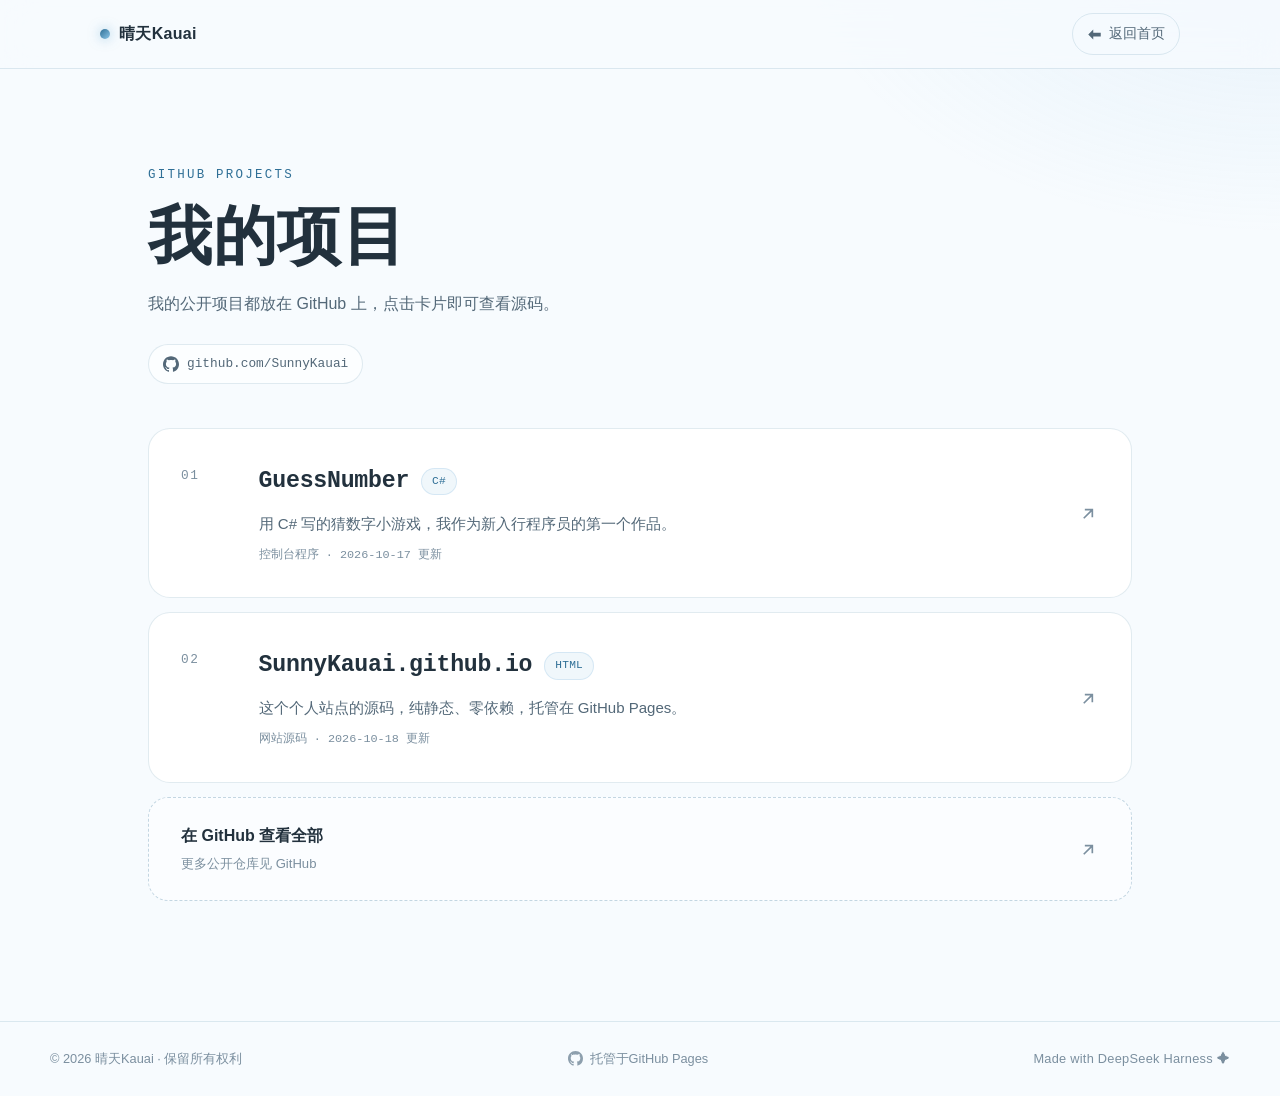
==== projects.html @ 85cf31f5 "重构网站 旧文件保留在legacy分支" ====
<!DOCTYPE html>
<html lang="zh-CN">
<head>
  <meta charset="UTF-8">
  <meta name="viewport" content="width=device-width, initial-scale=1.0">
  <title>我的项目 · 晴天Kauai个人站点</title>
  <meta name="description" content="晴天Kauai 在 GitHub 上的公开项目。">
  <meta name="author" content="晴天Kauai">
  <meta name="theme-color" content="#f7fbfe">
  <link rel="canonical" href="https://www.linzms.com/projects.html">

  <meta property="og:type" content="website">
  <meta property="og:site_name" content="晴天Kauai个人站点">
  <meta property="og:title" content="我的项目 · 晴天Kauai个人站点">
  <meta property="og:description" content="晴天Kauai 在 GitHub 上的公开项目。">
  <meta property="og:url" content="https://www.linzms.com/projects.html">
  <meta property="og:image" content="https://www.linzms.com/assets/img/og-cover.jpg">
  <meta name="twitter:card" content="summary_large_image">

  <link rel="icon" type="image/png" href="assets/img/favicon.png">
  <link rel="apple-touch-icon" href="assets/img/apple-touch-icon.png">
  <link rel="stylesheet" href="assets/css/style.css">
  <script>document.documentElement.classList.add('js');</script>
</head>
<body class="page-projects">

  <a class="skip-link" href="#projects">跳到项目列表</a>

  <header class="topbar">
    <div class="topbar-inner">
      <a class="brand" href="index.html">
        <span class="logo-dot" aria-hidden="true"></span>
        <span>晴天Kauai</span>
      </a>
      <a class="back-home" href="index.html">
        <svg viewBox="0 0 24 24" fill="currentColor" aria-hidden="true"><path d="M10 4 2 12l8 8v-5h12v-6H10V4Z"></path></svg>
        返回首页
      </a>
    </div>
  </header>

  <main id="projects">
    <div class="wrap">

      <section class="projects-head">
        <p class="eyebrow">GitHub Projects</p>
        <h1>我的项目</h1>
        <p class="projects-lead">我的公开项目都放在 GitHub 上，点击卡片即可查看源码。</p>
        <a class="gh-profile" href="https://github.com/SunnyKauai" target="_blank" rel="noopener noreferrer">
          <svg viewBox="0 0 24 24" fill="currentColor" aria-hidden="true"><path d="M12 .297c-6.63 0-12 5.373-12 12 0 5.303 3.438 9.8 8.205 11.385.6.113.82-.258.82-.577 0-.285-.01-1.04-.015-2.04-3.338.724-4.042-1.61-4.042-1.61C4.422 18.07 3.633 17.7 3.633 17.7c-1.087-.744.084-.729.084-.729 1.205.084 1.838 1.236 1.838 1.236 1.07 1.835 2.809 1.305 3.495.998.108-.776.417-1.305.76-1.605-2.665-.3-5.466-1.332-5.466-5.93 0-1.31.465-2.38 1.235-3.22-.135-.303-.54-1.523.105-3.176 0 0 1.005-.322 3.3 1.23.96-.267 1.98-.399 3-.405 1.02.006 2.04.138 3 .405 2.28-1.552 3.285-1.23 3.285-1.23.645 1.653.24 2.873.12 3.176.765.84 1.23 1.91 1.23 3.22 0 4.61-2.805 5.625-5.475 5.92.42.36.81 1.096.81 2.22 0 1.606-.015 2.896-.015 3.286 0 .315.21.69.825.57C20.565 22.092 24 17.592 24 12.297c0-6.627-5.373-12-12-12"></path></svg>
          github.com/SunnyKauai
        </a>
      </section>

      <section class="projects-list" aria-label="项目列表">

        <a class="project reveal" style="--d:.04s" href="https://github.com/SunnyKauai/GuessNumber" target="_blank" rel="noopener noreferrer">
          <span class="project-no">01</span>
          <span class="project-main">
            <span class="project-head">
              <span class="project-name">GuessNumber</span>
              <span class="tag tag-lang">C#</span>
            </span>
            <span class="project-desc">用 C# 写的猜数字小游戏，我作为新入行程序员的第一个作品。</span>
            <span class="project-meta">控制台程序 · 2026-10-17 更新</span>
          </span>
          <span class="project-arrow" aria-hidden="true">
            <svg viewBox="0 0 24 24" fill="currentColor"><path d="M7 7h10v10h-2V10.4L6.4 19 5 17.6 13.6 9H7V7Z"></path></svg>
          </span>
        </a>

        <a class="project reveal" style="--d:.10s" href="https://github.com/SunnyKauai/SunnyKauai.github.io" target="_blank" rel="noopener noreferrer">
          <span class="project-no">02</span>
          <span class="project-main">
            <span class="project-head">
              <span class="project-name">SunnyKauai.github.io</span>
              <span class="tag tag-lang">HTML</span>
            </span>
            <span class="project-desc">这个个人站点的源码，纯静态、零依赖，托管在 GitHub Pages。</span>
            <span class="project-meta">网站源码 · 2026-10-18 更新</span>
          </span>
          <span class="project-arrow" aria-hidden="true">
            <svg viewBox="0 0 24 24" fill="currentColor"><path d="M7 7h10v10h-2V10.4L6.4 19 5 17.6 13.6 9H7V7Z"></path></svg>
          </span>
        </a>

        <a class="more-card reveal" style="--d:.16s" href="https://github.com/SunnyKauai?tab=repositories" target="_blank" rel="noopener noreferrer">
          <span>
            <span class="more-title">在 GitHub 查看全部</span>
            <span class="more-sub">更多公开仓库见 GitHub</span>
          </span>
          <span class="more-arrow" aria-hidden="true">
            <svg viewBox="0 0 24 24" fill="currentColor"><path d="M7 7h10v10h-2V10.4L6.4 19 5 17.6 13.6 9H7V7Z"></path></svg>
          </span>
        </a>

      </section>

    </div>
  </main>

  <footer class="foot">
    <div class="foot-inner">
      <span class="foot-copy">© <span data-year>2026</span> 晴天Kauai · 保留所有权利</span>
      <span class="foot-host">
        <svg viewBox="0 0 16 16" aria-hidden="true"><path d="M8 0C3.58 0 0 3.58 0 8c0 3.54 2.29 6.53 5.47 7.59.4.07.55-.17.55-.38 0-.19-.01-.82-.01-1.49-2.01.37-2.53-.49-2.69-.94-.09-.23-.48-.94-.82-1.13-.28-.15-.68-.52-.01-.53.63-.01 1.08.58 1.23.82.72 1.21 1.87.87 2.33.66.07-.52.28-.87.51-1.07-1.78-.2-3.65-.89-3.65-3.95 0-.87.31-1.59.82-2.15-.08-.2-.36-1.02.08-2.12 0 0 .67-.21 2.2.82a7.4 7.4 0 0 1 4 0c1.53-1.04 2.2-.82 2.2-.82.44 1.1.16 1.92.08 2.12.51.56.82 1.27.82 2.15 0 3.07-1.87 3.75-3.65 3.95.29.25.54.73.54 1.48 0 1.07-.01 1.93-.01 2.2 0 .21.15.46.55.38A8.01 8.01 0 0 0 16 8c0-4.42-3.58-8-8-8Z" fill="currentColor"></path></svg>
        托管于GitHub Pages
      </span>
      <span class="foot-made">Made with DeepSeek Harness ✦</span>
    </div>
  </footer>

  <script src="assets/js/main.js" defer></script>
</body>
</html>
---- assets/css/style.css ----
/* ============================================================
   晴天Kauai个人站点
   - 浅色冰蓝视觉，欢迎页使用纯 CSS 渐变
   - 固定顶部栏 + 文字索引
   - 单页三段：欢迎 / 个人介绍 / 联系我
   - 独立项目页：projects.html
   ============================================================ */

/* ---------- 1. 设计变量 ---------- */
:root {
  --paper: #f7fbfe;
  --surface: #ffffff;
  --surface-strong: #ffffff;
  --ink: #22313d;
  --ink-2: #536878;
  --ink-3: #7b8f9f;
  --blue: #5aa2d0;
  --blue-deep: #2f6f96;
  --blue-2: #8cc6e8;
  --blue-soft: rgba(90, 162, 208, .13);
  --line: rgba(47, 111, 150, .14);
  --line-strong: rgba(47, 111, 150, .26);

  --font-sans: -apple-system, BlinkMacSystemFont, "Segoe UI", "PingFang SC",
    "Hiragino Sans GB", "Microsoft YaHei", "Noto Sans SC", sans-serif;
  --font-mono: ui-monospace, "SF Mono", "Cascadia Mono", "JetBrains Mono",
    Consolas, Menlo, monospace;

  --ease: cubic-bezier(.4, 0, .2, 1);
  --page-x: clamp(20px, 5vw, 48px);
}

/* ---------- 2. 基础 ---------- */
*,
*::before,
*::after {
  box-sizing: border-box;
  margin: 0;
  padding: 0;
}

html {
  scroll-behavior: smooth;
  background: var(--paper);
  -webkit-text-size-adjust: 100%;
}

body {
  min-height: 100%;
  font-family: var(--font-sans);
  font-size: 16px;
  line-height: 1.75;
  color: var(--ink);
  background: var(--paper);
  -webkit-font-smoothing: antialiased;
  -moz-osx-font-smoothing: grayscale;
  overflow-x: hidden;
  text-rendering: optimizeLegibility;
  animation: page-in .5s ease-out both;
}

::selection {
  color: var(--ink);
  background: rgba(140, 198, 232, .32);
}

img,
picture,
svg {
  display: block;
  max-width: 100%;
}

a {
  color: inherit;
}

button,
input,
textarea,
select {
  font: inherit;
}

:focus-visible {
  outline: 2px solid var(--blue);
  outline-offset: 3px;
  border-radius: 6px;
}

.skip-link {
  position: fixed;
  top: 12px;
  left: 12px;
  z-index: 200;
  padding: 10px 16px;
  border-radius: 10px;
  background: var(--ink);
  color: var(--paper);
  font-size: .85rem;
  text-decoration: none;
  transform: translateY(-160%);
  transition: transform .5s var(--ease);
}

.skip-link:focus-visible {
  transform: translateY(0);
  outline-color: var(--blue-2);
}

.wrap {
  width: min(1180px, calc(100% - var(--page-x) * 2));
  margin-inline: auto;
}

.section {
  position: relative;
  padding: clamp(76px, 11vw, 132px) 0;
  scroll-margin-top: 78px;
}

/* ---------- 3. 页面淡入淡出 ---------- */
@keyframes page-in {
  from { opacity: 0; }
  to   { opacity: 1; }
}

.page-curtain {
  position: fixed;
  inset: 0;
  z-index: 9999;
  background: var(--paper);
  opacity: 0;
  pointer-events: none;
  transition: opacity .5s ease-out;
}

.page-curtain.is-active {
  opacity: 1;
}

/* ---------- 4. 顶部栏与文字索引 ---------- */
.nav {
  position: fixed;
  top: 0;
  left: 0;
  right: 0;
  z-index: 100;
  display: flex;
  align-items: center;
  justify-content: space-between;
  height: 64px;
  padding: 0 clamp(18px, 4vw, 32px);
  border-bottom: 1px solid transparent;
  background: rgba(247, 251, 254, .78);
  -webkit-backdrop-filter: blur(16px) saturate(130%);
  backdrop-filter: blur(16px) saturate(130%);
  transition:
    background .5s var(--ease),
    border-color .5s var(--ease),
    box-shadow .5s var(--ease);
}

.nav.scrolled {
  border-bottom-color: var(--line);
  background: rgba(247, 251, 254, .92);
  box-shadow: 0 12px 30px -24px rgba(40, 90, 125, .5);
}

.nav-logo {
  display: inline-flex;
  align-items: center;
  gap: 9px;
  color: var(--ink);
  font-size: 1rem;
  font-weight: 700;
  letter-spacing: .03em;
  text-decoration: none;
}

.logo-dot {
  width: 10px;
  height: 10px;
  border-radius: 50%;
  background: linear-gradient(135deg, var(--blue-deep), var(--blue-2));
  box-shadow: 0 0 12px rgba(90, 162, 208, .55);
}

.nav-links {
  display: flex;
  align-items: center;
  gap: clamp(14px, 2.4vw, 28px);
}

.nav-links a {
  position: relative;
  padding: 6px 1px;
  color: var(--ink-2);
  font-size: .9rem;
  text-decoration: none;
  transition: color .5s var(--ease);
}

.nav-links a::after {
  content: "";
  position: absolute;
  left: 0;
  bottom: 0;
  width: 100%;
  height: 2px;
  border-radius: 2px;
  background: var(--blue-deep);
  transform: scaleX(0);
  transform-origin: left;
  transition: transform .5s var(--ease);
}

.nav-links a:hover,
.nav-links a.is-active {
  color: var(--blue-deep);
}

.nav-links a:hover::after,
.nav-links a.is-active::after {
  transform: scaleX(1);
}

/* ---------- 5. 欢迎页面 ---------- */
.hero {
  position: relative;
  display: flex;
  align-items: center;
  min-height: 100vh;
  min-height: 100svh;
  padding: clamp(112px, 15vh, 160px) 0 clamp(100px, 14vh, 140px);
  overflow: hidden;
  background:
    radial-gradient(46rem 36rem at 82% 8%, rgba(140, 198, 232, .38), transparent 62%),
    radial-gradient(38rem 30rem at 5% 92%, rgba(90, 162, 208, .20), transparent 60%),
    var(--paper);
}

.container {
  width: min(960px, calc(100% - var(--page-x) * 2));
  margin-inline: auto;
}

.hero-inner {
  position: relative;
  z-index: 1;
}

.avatar {
  position: relative;
  width: 118px;
  height: 118px;
  margin-bottom: 32px;
}

.avatar img {
  width: 100%;
  height: 100%;
  object-fit: cover;
  border-radius: 50%;
  box-shadow:
    0 0 0 5px rgba(255, 255, 255, .9),
    0 0 0 6px var(--line),
    0 20px 40px -20px rgba(40, 90, 125, .45);
  animation: avatar-float 9s ease-in-out infinite;
}

.avatar .ring {
  position: absolute;
  inset: -14px;
  border-radius: 50%;
  border: 1.5px dashed rgba(47, 111, 150, .32);
  pointer-events: none;
  animation: avatar-spin 48s linear infinite;
}

@keyframes avatar-float {
  0%, 100% { transform: translateY(0); }
  50%      { transform: translateY(-8px); }
}

@keyframes avatar-spin {
  to { transform: rotate(360deg); }
}

.hero-title {
  font-size: clamp(2.2rem, 5.4vw, 3.75rem);
  font-weight: 900;
  line-height: 1.16;
  letter-spacing: .005em;
  color: var(--ink);
}

.hero-title-accent {
  color: transparent;
  background: linear-gradient(100deg, #2f6f96 0%, #8cc6e8 52%, #4f93c4 100%);
  -webkit-background-clip: text;
  background-clip: text;
}

.hero-title-rest {
  display: inline;
}

.code-typing {
  display: flex;
  align-items: center;
  gap: 10px;
  width: min(620px, 100%);
  min-height: 2.8em;
  margin-top: 24px;
  padding: 9px 16px;
  border: 1px solid var(--line);
  border-left: 3px solid var(--blue-deep);
  border-radius: 10px;
  background: rgba(255, 255, 255, .58);
  font-family: var(--font-mono);
  font-size: clamp(.9rem, 1.25vw, 1rem);
  line-height: 1.6;
  color: var(--ink-2);
}

.code-prompt {
  flex: none;
  color: var(--blue-deep);
  font-weight: 700;
}

.code-text {
  overflow-wrap: anywhere;
  white-space: pre-wrap;
}

.caret {
  flex: none;
  width: 7px;
  height: 1.05em;
  border-radius: 1px;
  background: var(--blue-deep);
  animation: caret-blink .5s steps(1) infinite;
}

@keyframes caret-blink {
  50% { opacity: 0; }
}

.hero-sub {
  max-width: 620px;
  margin-top: 20px;
  padding-left: 18px;
  border-left: 3px solid rgba(90, 162, 208, .35);
  font-size: clamp(.96rem, 1.3vw, 1.05rem);
  line-height: 2;
  color: var(--ink-2);
  text-wrap: pretty;
}

html:not(.js) .code-typing {
  display: none;
}

.scroll-cue {
  position: absolute;
  left: 50%;
  bottom: clamp(22px, 4.5vh, 38px);
  z-index: 1;
  width: 16px;
  height: 16px;
  color: var(--blue-deep);
  opacity: .28;
  transform: translateX(-50%);
  pointer-events: none;
  animation: cue-float 5s ease-in-out infinite;
}

.scroll-cue svg {
  width: 100%;
  height: 100%;
}

@keyframes cue-float {
  0%, 100% { transform: translate(-50%, 0); opacity: .22; }
  50%      { transform: translate(-50%, 8px); opacity: .40; }
}

/* ---------- 6. 区块标题 ---------- */
.sec-head {
  display: flex;
  align-items: baseline;
  gap: 16px;
  margin-bottom: clamp(30px, 4.5vw, 54px);
}

.sec-head::after {
  content: "";
  flex: 1;
  height: 1px;
  transform: translateY(-.35em);
  background: linear-gradient(90deg, var(--line-strong), transparent);
}

.sec-index {
  font-family: var(--font-mono);
  font-size: .82rem;
  letter-spacing: .16em;
  color: var(--blue-deep);
}

.sec-head h2 {
  font-size: clamp(1.8rem, 4vw, 2.8rem);
  font-weight: 800;
  line-height: 1.15;
  letter-spacing: .02em;
  color: var(--ink);
}

/* ---------- 7. 个人介绍 ---------- */
.intro {
  background:
    radial-gradient(52rem 34rem at 92% 0%, rgba(140, 198, 232, .20), transparent 62%),
    var(--paper);
}

.tiles {
  display: grid;
  grid-template-columns: repeat(4, minmax(0, 1fr));
  gap: clamp(12px, 1.6vw, 20px);
}

.tile {
  --tint: var(--blue-deep);
  --tint-soft: var(--blue-soft);
  position: relative;
  isolation: isolate;
  display: flex;
  flex-direction: column;
  min-height: clamp(340px, 36vw, 450px);
  padding: clamp(22px, 2.2vw, 28px);
  border: 1px solid var(--line);
  border-radius: 24px;
  background:
    linear-gradient(180deg, var(--tint-soft) 0%, rgba(255, 255, 255, 0) 42%),
    var(--surface);
  color: inherit;
  text-decoration: none;
  overflow: hidden;
  transition:
    transform .5s var(--ease),
    box-shadow .5s var(--ease),
    border-color .5s var(--ease),
    background .5s var(--ease),
    opacity .5s ease-out;
}

.tile::after {
  content: "";
  position: absolute;
  left: -30%;
  right: -30%;
  bottom: -50%;
  z-index: -1;
  height: 75%;
  background: radial-gradient(ellipse at 50% 100%, var(--tint-soft), transparent 70%);
  opacity: 0;
  pointer-events: none;
  transition: opacity .5s var(--ease);
}

.tile-top {
  display: flex;
  align-items: flex-start;
  justify-content: space-between;
  gap: 12px;
}

.tile-no {
  font-family: var(--font-mono);
  font-size: .74rem;
  letter-spacing: .18em;
  color: var(--ink-3);
}

.tile-icon {
  display: grid;
  place-items: center;
  width: 44px;
  height: 44px;
  border-radius: 14px;
  color: var(--tint);
  background: var(--tint-soft);
  transition:
    transform .5s var(--ease),
    background .5s var(--ease),
    box-shadow .5s var(--ease);
}

.tile-icon svg {
  width: 22px;
  height: 22px;
  fill: currentColor;
}

.tile-body {
  padding-top: clamp(30px, 3.4vw, 46px);
}

.tile h3 {
  font-size: clamp(1.16rem, 1.45vw, 1.38rem);
  font-weight: 700;
  line-height: 1.4;
  letter-spacing: .01em;
  color: var(--ink);
  transition: color .5s var(--ease);
}

.tile p {
  margin-top: 10px;
  font-size: .94rem;
  line-height: 1.95;
  color: var(--ink-2);
  overflow-wrap: break-word;
  text-wrap: pretty;
  transition: color .5s var(--ease);
}

.nowrap {
  white-space: nowrap;
}

.tile-arrow {
  display: inline-flex;
  margin-top: 16px;
  color: var(--tint);
  opacity: .55;
  transition: transform .5s var(--ease), opacity .5s var(--ease);
}

.tile-arrow svg {
  width: 18px;
  height: 18px;
}

@media (hover: hover) and (pointer: fine) {
  .tiles:hover .tile:not(:hover) {
    opacity: .72;
  }

  .tile:hover {
    transform: translateY(-6px);
    border-color: rgba(47, 111, 150, .35);
    background: #fbfdff;
    box-shadow: 0 26px 50px -34px rgba(40, 90, 125, .32);
  }

  .tile:hover::after {
    opacity: 1;
  }

  .tile:hover .tile-icon {
    transform: translateY(-2px) scale(1.04);
    background: var(--surface-strong);
    box-shadow: 0 12px 24px -18px rgba(40, 90, 125, .4);
  }

  .tile:hover h3 {
    color: var(--tint);
  }

  .tile:hover p {
    color: var(--ink);
  }

  .tile-link:hover .tile-arrow {
    transform: translate(3px, -3px);
    opacity: 1;
  }
}

/* ---------- 8. 联系我 ---------- */
.contact {
  border-top: 1px solid rgba(47, 111, 150, .08);
  background:
    radial-gradient(60rem 40rem at 6% 0%, rgba(140, 198, 232, .26), transparent 58%),
    linear-gradient(180deg, #eef8ff 0%, #e2f2fc 100%);
}

.contact-grid {
  display: grid;
  grid-template-columns: repeat(2, minmax(0, 1fr));
  gap: clamp(12px, 1.6vw, 20px);
  max-width: 960px;
}

.contact-card {
  --brand: var(--blue-deep);
  --brand-soft: var(--blue-soft);
  position: relative;
  display: grid;
  grid-template-columns: auto 1fr;
  grid-template-rows: auto auto;
  column-gap: 18px;
  align-items: center;
  padding: 24px 26px;
  border: 1px solid var(--line);
  border-radius: 20px;
  background: var(--surface);
  color: inherit;
  text-decoration: none;
  overflow: hidden;
  transition:
    transform .5s var(--ease),
    box-shadow .5s var(--ease),
    border-color .5s var(--ease),
    background .5s var(--ease);
}

.cc-icon {
  grid-row: 1 / span 2;
  display: grid;
  place-items: center;
  width: 52px;
  height: 52px;
  border-radius: 16px;
  color: var(--blue-deep);
  background: var(--blue-soft);
  transition:
    transform .5s var(--ease),
    background .5s var(--ease);
}

.cc-icon svg {
  width: 24px;
  height: 24px;
  fill: currentColor;
}

.cc-name {
  align-self: end;
  font-size: 1.06rem;
  font-weight: 700;
  line-height: 1.4;
}

.cc-handle {
  align-self: start;
  margin-top: 2px;
  font-family: var(--font-mono);
  font-size: .78rem;
  color: var(--ink-3);
}

.cc-arrow {
  position: absolute;
  top: 20px;
  right: 22px;
  color: var(--ink-3);
  opacity: .6;
  transition:
    transform .5s var(--ease),
    color .5s var(--ease),
    opacity .5s var(--ease);
}

.cc-arrow svg {
  width: 18px;
  height: 18px;
}

@media (hover: hover) and (pointer: fine) {
  .contact-card:hover {
    transform: translateY(-4px);
    border-color: rgba(47, 111, 150, .35);
    background: var(--brand-soft);
    box-shadow: 0 22px 42px -30px rgba(40, 90, 125, .35);
  }

  .contact-card:hover .cc-icon {
    transform: scale(1.04);
    background: var(--surface-strong);
  }

  .contact-card:hover .cc-arrow {
    color: var(--brand);
    opacity: 1;
    transform: translate(3px, -3px);
  }
}

/* ---------- 9. 页脚 ---------- */
.foot {
  padding: 26px 0;
  border-top: 1px solid var(--line);
  background: var(--paper);
}

.foot-inner {
  display: flex;
  flex-wrap: wrap;
  align-items: center;
  justify-content: space-between;
  gap: 10px 26px;
  width: min(1180px, calc(100% - var(--page-x) * 2));
  margin-inline: auto;
  color: var(--ink-3);
  font-size: .8rem;
}

.foot-host {
  display: inline-flex;
  align-items: center;
  gap: 7px;
}

.foot-host svg {
  width: 15px;
  height: 15px;
  opacity: .85;
}

.foot-made {
  letter-spacing: .02em;
}

/* ---------- 10. 项目页 ---------- */
.page-projects {
  background:
    radial-gradient(50rem 30rem at 100% -5%, rgba(140, 198, 232, .16), transparent 60%),
    var(--paper);
}

.topbar {
  position: sticky;
  top: 0;
  z-index: 90;
  border-bottom: 1px solid var(--line);
  background: rgba(247, 251, 254, .82);
  -webkit-backdrop-filter: blur(16px) saturate(130%);
  backdrop-filter: blur(16px) saturate(130%);
}

.topbar-inner {
  display: flex;
  align-items: center;
  justify-content: space-between;
  gap: 20px;
  width: min(1080px, calc(100% - var(--page-x) * 2));
  height: 68px;
  margin-inline: auto;
}

.brand {
  display: inline-flex;
  align-items: center;
  gap: 9px;
  color: var(--ink);
  font-weight: 700;
  letter-spacing: .02em;
  text-decoration: none;
}

.back-home {
  display: inline-flex;
  align-items: center;
  gap: 7px;
  padding: 8px 14px;
  border: 1px solid var(--line);
  border-radius: 999px;
  color: var(--ink-2);
  font-size: .85rem;
  text-decoration: none;
  transition:
    color .5s var(--ease),
    border-color .5s var(--ease),
    background .5s var(--ease);
}

.back-home svg {
  width: 15px;
  height: 15px;
  transition: transform .5s var(--ease);
}

.back-home:hover {
  color: var(--ink);
  border-color: var(--blue-deep);
  background: var(--surface-strong);
}

.back-home:hover svg {
  transform: translateX(-2px);
}

.page-projects main {
  width: min(1080px, calc(100% - var(--page-x) * 2));
  margin-inline: auto;
}

.projects-head {
  padding: clamp(54px, 8vw, 96px) 0 clamp(28px, 4vw, 44px);
}

.eyebrow {
  margin-bottom: 14px;
  font-family: var(--font-mono);
  font-size: .78rem;
  letter-spacing: .18em;
  text-transform: uppercase;
  color: var(--blue-deep);
}

.projects-head h1 {
  font-size: clamp(2.4rem, 6vw, 4rem);
  font-weight: 900;
  line-height: 1.1;
  letter-spacing: .01em;
  color: var(--ink);
}

.projects-lead {
  max-width: 54ch;
  margin-top: 18px;
  font-size: 1rem;
  line-height: 1.9;
  color: var(--ink-2);
  text-wrap: pretty;
}

.gh-profile {
  display: inline-flex;
  align-items: center;
  gap: 8px;
  margin-top: 24px;
  padding: 8px 14px;
  border: 1px solid var(--line);
  border-radius: 999px;
  background: rgba(255, 255, 255, .66);
  color: var(--ink-2);
  font-family: var(--font-mono);
  font-size: .8rem;
  text-decoration: none;
  transition:
    color .5s var(--ease),
    border-color .5s var(--ease),
    background .5s var(--ease);
}

.gh-profile svg {
  width: 16px;
  height: 16px;
}

.gh-profile:hover {
  color: var(--blue-deep);
  border-color: var(--blue-deep);
  background: var(--surface-strong);
}

.projects-list {
  display: grid;
  gap: 14px;
  padding-bottom: clamp(70px, 10vw, 120px);
}

.project {
  position: relative;
  display: grid;
  grid-template-columns: 52px 1fr auto;
  gap: clamp(14px, 2vw, 26px);
  align-items: center;
  padding: clamp(22px, 3vw, 32px);
  border: 1px solid var(--line);
  border-radius: 22px;
  background: var(--surface);
  color: inherit;
  text-decoration: none;
  overflow: hidden;
  transition:
    transform .5s var(--ease),
    box-shadow .5s var(--ease),
    border-color .5s var(--ease),
    background .5s var(--ease);
}

.project::before {
  content: "";
  position: absolute;
  top: 0;
  bottom: 0;
  left: 0;
  width: 3px;
  background: var(--blue);
  transform: scaleY(0);
  transform-origin: top;
  transition: transform .5s var(--ease);
}

.project-no {
  align-self: start;
  padding-top: 4px;
  font-family: var(--font-mono);
  font-size: .8rem;
  letter-spacing: .12em;
  color: var(--ink-3);
}

.project-main {
  display: flex;
  flex-direction: column;
  min-width: 0;
}

.project-head {
  display: flex;
  flex-wrap: wrap;
  align-items: center;
  gap: 12px;
}

.project-name {
  font-family: var(--font-mono);
  font-size: clamp(1.15rem, 2.2vw, 1.45rem);
  font-weight: 700;
  letter-spacing: -.01em;
  overflow-wrap: anywhere;
}

.tag {
  display: inline-flex;
  align-items: center;
  padding: 3px 10px;
  border: 1px solid rgba(90, 162, 208, .18);
  border-radius: 999px;
  color: var(--blue-deep);
  background: rgba(90, 162, 208, .09);
  font-family: var(--font-mono);
  font-size: .7rem;
  letter-spacing: .02em;
}

.project-desc {
  display: block;
  margin-top: 8px;
  font-size: .94rem;
  line-height: 1.8;
  color: var(--ink-2);
  text-wrap: pretty;
}

.project-meta {
  display: block;
  margin-top: 8px;
  font-family: var(--font-mono);
  font-size: .74rem;
  color: var(--ink-3);
}

.project-arrow {
  color: var(--ink-3);
  transition: transform .5s var(--ease), color .5s var(--ease);
}

.project-arrow svg {
  width: 20px;
  height: 20px;
}

@media (hover: hover) and (pointer: fine) {
  .project:hover {
    transform: translateX(4px);
    border-color: rgba(47, 111, 150, .35);
    background: #fbfdff;
    box-shadow: 0 24px 44px -34px rgba(40, 90, 125, .32);
  }

  .project:hover::before {
    transform: scaleY(1);
  }

  .project:hover .project-arrow {
    color: var(--blue-deep);
    transform: translate(3px, -3px);
  }
}

.more-card {
  display: flex;
  align-items: center;
  justify-content: space-between;
  gap: 20px;
  padding: 24px clamp(22px, 3vw, 32px);
  border: 1px dashed rgba(47, 111, 150, .28);
  border-radius: 20px;
  background: rgba(255, 255, 255, .55);
  color: inherit;
  text-decoration: none;
  transition:
    transform .5s var(--ease),
    border-color .5s var(--ease),
    background .5s var(--ease);
}

.more-title {
  display: block;
  font-weight: 700;
}

.more-sub {
  display: block;
  margin-top: 3px;
  font-size: .82rem;
  color: var(--ink-3);
}

.more-arrow {
  color: var(--ink-3);
  transition: transform .5s var(--ease), color .5s var(--ease);
}

.more-arrow svg {
  width: 20px;
  height: 20px;
}

@media (hover: hover) and (pointer: fine) {
  .more-card:hover {
    transform: translateY(-2px);
    border-color: var(--blue-deep);
    background: var(--surface-strong);
  }

  .more-card:hover .more-arrow {
    color: var(--blue-deep);
    transform: translate(3px, -3px);
  }
}

/* ---------- 11. 滚入动画 ---------- */
.js .reveal {
  opacity: 0;
  translate: 0 18px;
}

.js .reveal.in {
  animation: reveal-in .5s ease-out both;
  animation-delay: var(--d, 0s);
}

@keyframes reveal-in {
  from {
    opacity: 0;
    translate: 0 18px;
  }
  to {
    opacity: 1;
    translate: 0 0;
  }
}

/* ---------- 12. 响应式 ---------- */
@media (max-width: 1080px) {
  .tiles {
    grid-template-columns: repeat(2, minmax(0, 1fr));
  }

  .tile {
    min-height: 330px;
  }

  .tile-body {
    padding-top: 32px;
  }
}

@media (max-width: 820px) {
  .contact-grid {
    grid-template-columns: 1fr;
    max-width: 640px;
  }

  .topbar-inner {
    height: 62px;
  }
}

@media (max-width: 680px) {
  .nav {
    height: 58px;
    padding: 0 16px;
  }

  .nav-links {
    gap: 12px;
  }

  .nav-links a {
    font-size: .82rem;
  }

  .logo-text {
    font-size: .95rem;
  }

  .hero {
    padding-top: 104px;
    padding-bottom: 104px;
  }

  .section {
    scroll-margin-top: 70px;
  }

  .avatar {
    width: 96px;
    height: 96px;
    margin-bottom: 26px;
  }

  .avatar .ring {
    inset: -12px;
  }

  .hero-title {
    font-size: clamp(2rem, 8.6vw, 2.7rem);
  }

  .code-typing {
    width: 100%;
    min-height: 2.8em;
    margin-top: 20px;
    padding: 8px 14px;
    font-size: .82rem;
    line-height: 1.6;
  }

  .hero-sub {
    margin-top: 16px;
    padding-left: 14px;
    font-size: .95rem;
    line-height: 1.95;
  }

  .scroll-cue {
    width: 14px;
    height: 14px;
    bottom: 18px;
  }

  .tiles {
    grid-template-columns: 1fr;
  }

  .tile {
    min-height: 0;
    padding: 24px;
    border-radius: 20px;
  }

  .tile-body {
    padding-top: 24px;
  }

  .contact-card {
    padding: 20px 22px;
  }

  .cc-arrow {
    top: 18px;
    right: 18px;
  }

  .foot-inner {
    flex-direction: column;
    align-items: center;
    gap: 8px;
    text-align: center;
  }

  .project {
    grid-template-columns: 34px 1fr;
    gap: 14px;
  }

  .project-arrow {
    display: none;
  }

  .project:hover {
    transform: translateY(-3px);
  }
}

@media (max-width: 430px) {
  .hero-title {
    font-size: 2rem;
  }

  .hero-title-rest {
    display: block;
  }

  .avatar {
    width: 88px;
    height: 88px;
  }

  .code-typing {
    font-size: .8rem;
    padding: 8px 12px;
  }

  .contact-card {
    column-gap: 14px;
  }

  .cc-icon {
    width: 46px;
    height: 46px;
    border-radius: 14px;
  }

  .cc-name {
    font-size: 1rem;
  }
}

/* ---------- 13. 减弱动态效果 ---------- */
@media (prefers-reduced-motion: reduce) {
  html {
    scroll-behavior: auto;
  }

  *,
  *::before,
  *::after {
    animation-duration: .01ms !important;
    animation-iteration-count: 1 !important;
    transition-duration: .01ms !important;
  }

  body {
    animation: none;
    transition: none;
  }

  .avatar img,
  .avatar .ring {
    animation: none;
  }

  .caret {
    animation: none;
  }

  .scroll-cue {
    animation: none;
  }

  .js .reveal {
    opacity: 1;
    translate: none;
  }
}
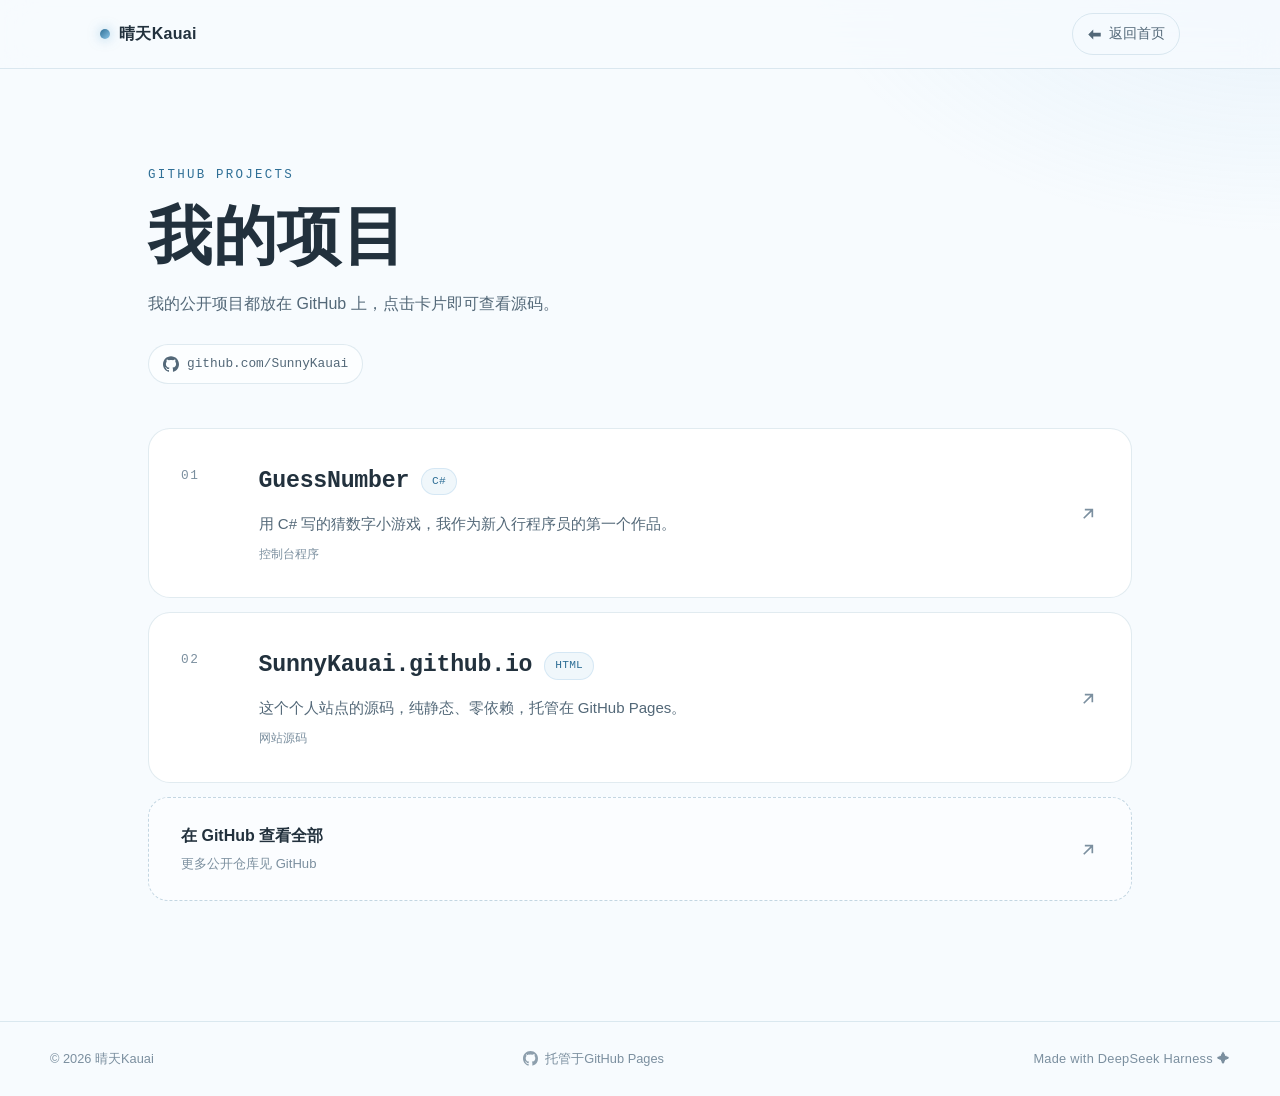
==== commit 88d8b90e: "Remove update dates from project metadata" ====
--- a/projects.html
+++ b/projects.html
@@ -62,7 +62,7 @@
               <span class="tag tag-lang">C#</span>
             </span>
             <span class="project-desc">用 C# 写的猜数字小游戏，我作为新入行程序员的第一个作品。</span>
-            <span class="project-meta">控制台程序 · 2026-10-17 更新</span>
+            <span class="project-meta">控制台程序</span>
           </span>
           <span class="project-arrow" aria-hidden="true">
             <svg viewBox="0 0 24 24" fill="currentColor"><path d="M7 7h10v10h-2V10.4L6.4 19 5 17.6 13.6 9H7V7Z"></path></svg>
@@ -77,7 +77,7 @@
               <span class="tag tag-lang">HTML</span>
             </span>
             <span class="project-desc">这个个人站点的源码，纯静态、零依赖，托管在 GitHub Pages。</span>
-            <span class="project-meta">网站源码 · 2026-10-18 更新</span>
+            <span class="project-meta">网站源码</span>
           </span>
           <span class="project-arrow" aria-hidden="true">
             <svg viewBox="0 0 24 24" fill="currentColor"><path d="M7 7h10v10h-2V10.4L6.4 19 5 17.6 13.6 9H7V7Z"></path></svg>
@@ -101,7 +101,7 @@
 
   <footer class="foot">
     <div class="foot-inner">
-      <span class="foot-copy">© <span data-year>2026</span> 晴天Kauai · 保留所有权利</span>
+      <span class="foot-copy">© <span data-year>2026</span> 晴天Kauai</span>
       <span class="foot-host">
         <svg viewBox="0 0 16 16" aria-hidden="true"><path d="M8 0C3.58 0 0 3.58 0 8c0 3.54 2.29 6.53 5.47 7.59.4.07.55-.17.55-.38 0-.19-.01-.82-.01-1.49-2.01.37-2.53-.49-2.69-.94-.09-.23-.48-.94-.82-1.13-.28-.15-.68-.52-.01-.53.63-.01 1.08.58 1.23.82.72 1.21 1.87.87 2.33.66.07-.52.28-.87.51-1.07-1.78-.2-3.65-.89-3.65-3.95 0-.87.31-1.59.82-2.15-.08-.2-.36-1.02.08-2.12 0 0 .67-.21 2.2.82a7.4 7.4 0 0 1 4 0c1.53-1.04 2.2-.82 2.2-.82.44 1.1.16 1.92.08 2.12.51.56.82 1.27.82 2.15 0 3.07-1.87 3.75-3.65 3.95.29.25.54.73.54 1.48 0 1.07-.01 1.93-.01 2.2 0 .21.15.46.55.38A8.01 8.01 0 0 0 16 8c0-4.42-3.58-8-8-8Z" fill="currentColor"></path></svg>
         托管于GitHub Pages
